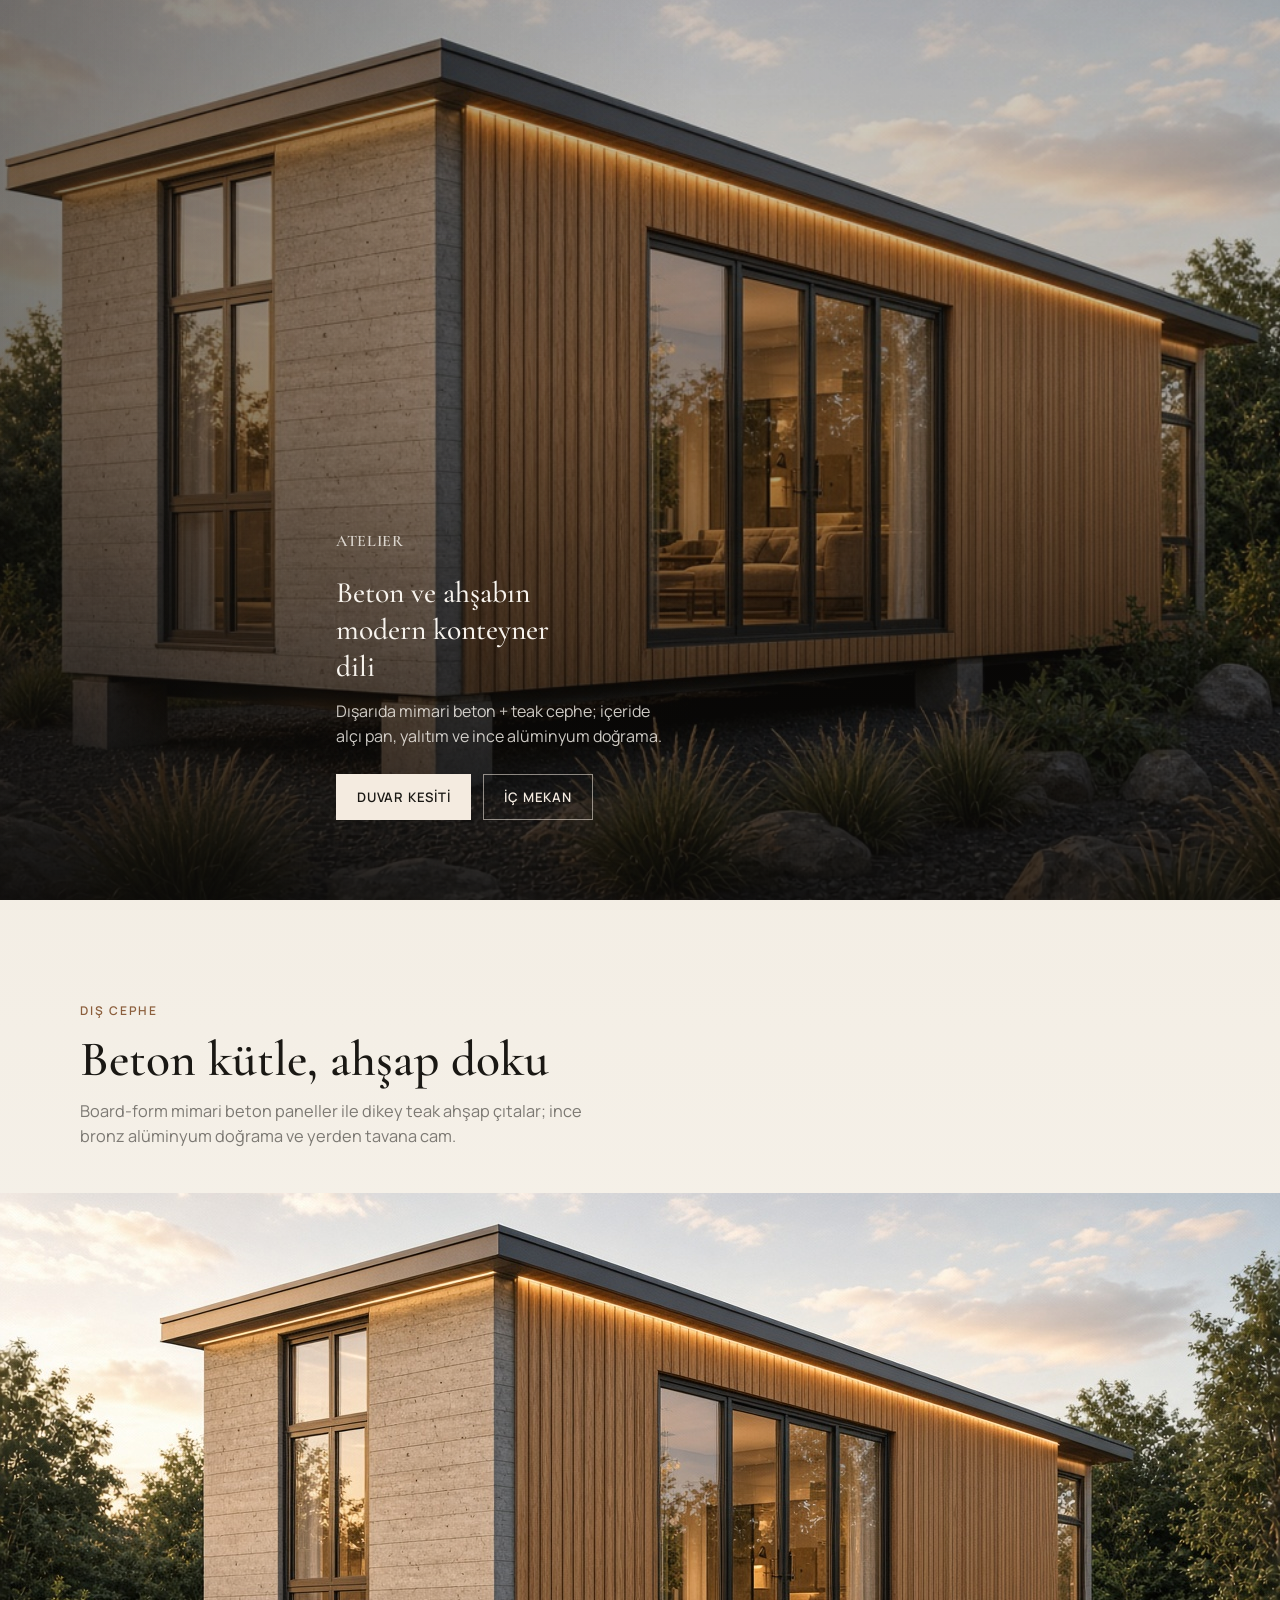
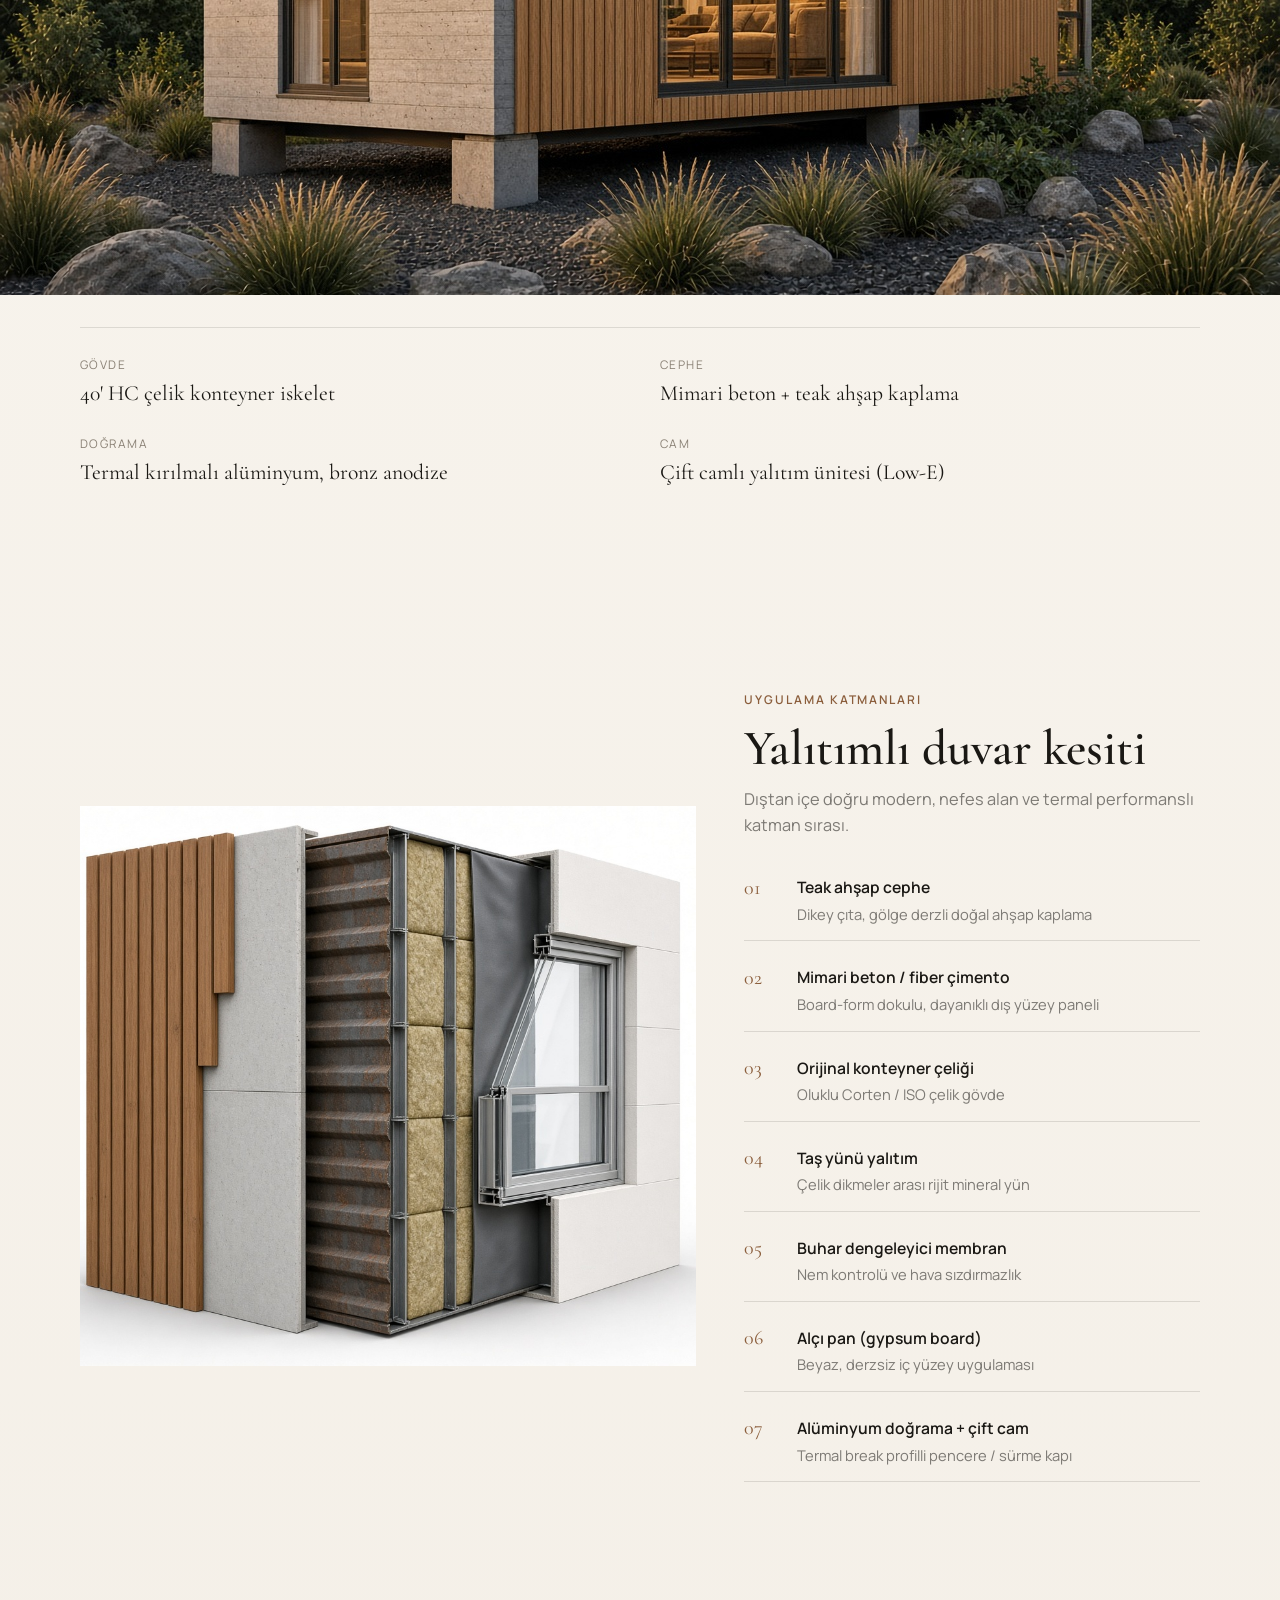
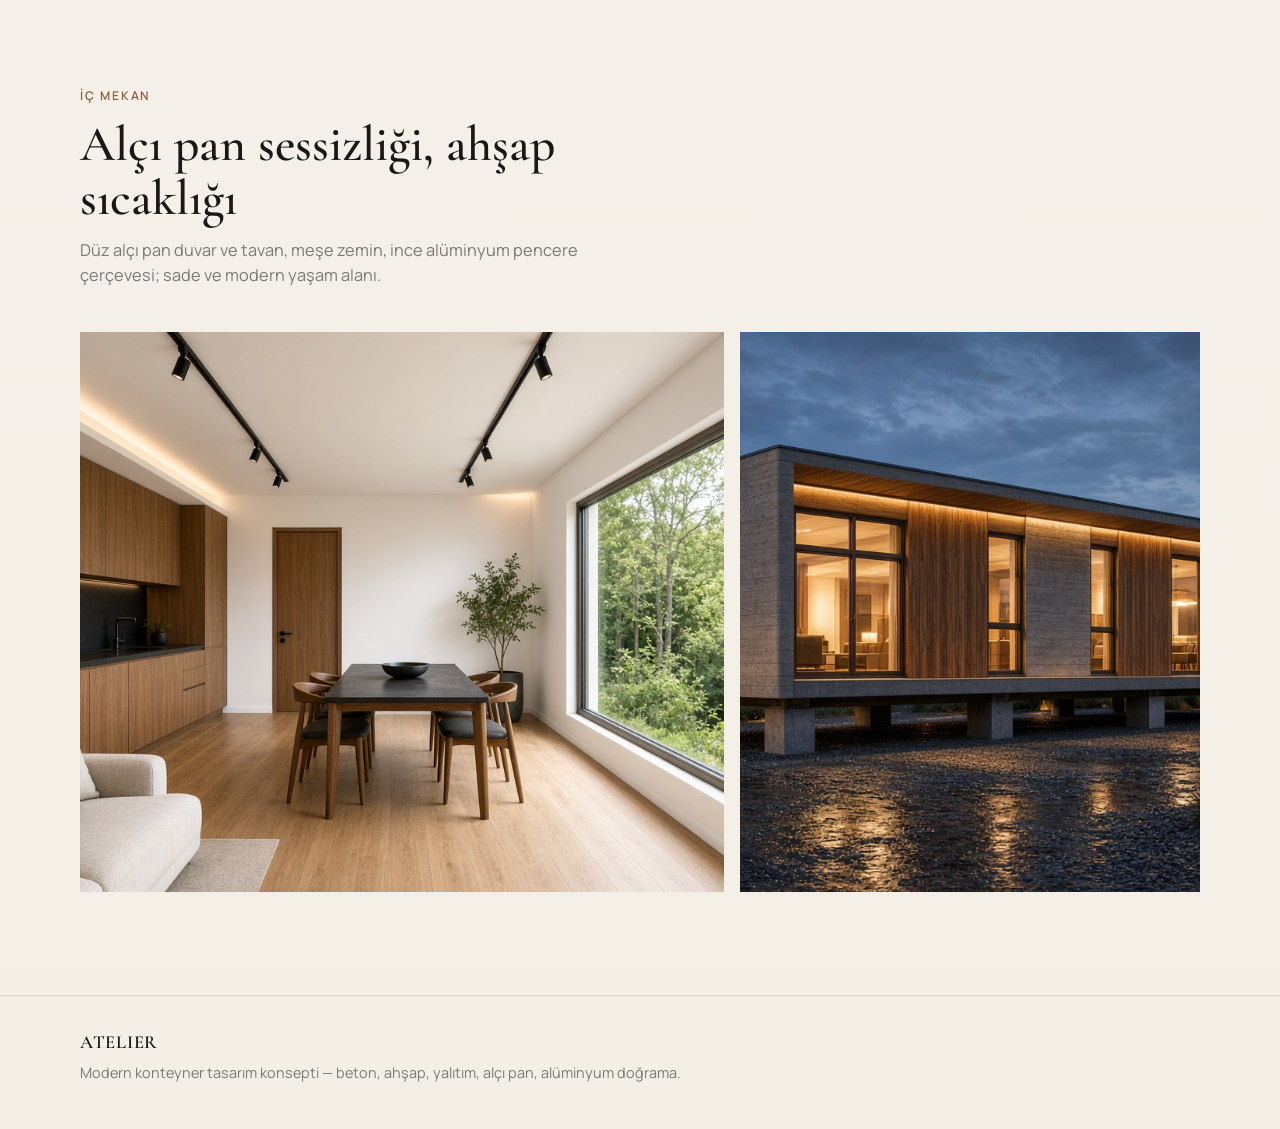
==== container-design/index.html @ 14ce7da0 "Add modern concrete-and-wood container design showcase. Includes photorealistic exterior, night, int" ====
<!DOCTYPE html>
<html lang="tr">
<head>
  <meta charset="UTF-8" />
  <meta name="viewport" content="width=device-width, initial-scale=1" />
  <title>ATELIER — Modern Beton & Ahşap Konteyner</title>
  <link rel="preconnect" href="https://fonts.googleapis.com" />
  <link rel="preconnect" href="https://fonts.gstatic.com" crossorigin />
  <link href="https://fonts.googleapis.com/css2?family=Cormorant+Garamond:ital,wght@0,500;0,600;1,500&family=Manrope:wght@400;500;600&display=swap" rel="stylesheet" />
  <style>
    :root {
      --ink: #1a1814;
      --stone: #8a8175;
      --paper: #f7f3ec;
      --sand: #e8dfd2;
      --teak: #8b5e3c;
      --concrete: #6e6a63;
      --glass: #c9d4d8;
      --line: rgba(26, 24, 20, 0.12);
      --soft: rgba(26, 24, 20, 0.55);
    }

    * { box-sizing: border-box; margin: 0; padding: 0; }

    html { scroll-behavior: smooth; }

    body {
      font-family: "Manrope", sans-serif;
      color: var(--ink);
      background:
        radial-gradient(1200px 700px at 12% -10%, rgba(139, 94, 60, 0.14), transparent 55%),
        radial-gradient(900px 600px at 100% 8%, rgba(110, 106, 99, 0.18), transparent 50%),
        linear-gradient(180deg, #efe8dc 0%, var(--paper) 38%, #f3eee6 100%);
      line-height: 1.55;
    }

    img {
      display: block;
      width: 100%;
      height: auto;
    }

    a { color: inherit; text-decoration: none; }

    .wrap {
      width: min(1120px, calc(100% - 2.5rem));
      margin-inline: auto;
    }

    /* —— HERO —— */
    .hero {
      position: relative;
      min-height: 100svh;
      display: grid;
      align-items: end;
      overflow: hidden;
      color: #f8f4ee;
    }

    .hero__media {
      position: absolute;
      inset: 0;
      z-index: 0;
    }

    .hero__media img {
      width: 100%;
      height: 100%;
      object-fit: cover;
      object-position: 55% 50%;
      transform: scale(1.03);
      animation: drift 18s ease-in-out infinite alternate;
    }

    .hero__shade {
      position: absolute;
      inset: 0;
      background:
        linear-gradient(180deg, rgba(14, 12, 10, 0.18) 0%, rgba(14, 12, 10, 0.22) 42%, rgba(14, 12, 10, 0.78) 100%),
        linear-gradient(90deg, rgba(14, 12, 10, 0.45) 0%, transparent 55%);
      z-index: 1;
    }

    .hero__content {
      position: relative;
      z-index: 2;
      padding: clamp(2rem, 6vw, 4.5rem) 0 clamp(2.5rem, 7vw, 5rem);
      max-width: 38rem;
      animation: rise 1.1s cubic-bezier(.2,.8,.2,1) both;
    }

    .brand {
      font-family: "Cormorant Garamond", serif;
      font-size: clamp(3.4rem, 9vw, 6.4rem);
      font-weight: 600;
      letter-spacing: 0.04em;
      line-height: 0.92;
      margin-bottom: 1.1rem;
    }

    .hero h1 {
      font-family: "Cormorant Garamond", serif;
      font-weight: 500;
      font-size: clamp(1.35rem, 2.8vw, 1.85rem);
      line-height: 1.25;
      max-width: 18ch;
      margin-bottom: 0.85rem;
    }

    .hero p {
      color: rgba(248, 244, 238, 0.82);
      font-size: 1rem;
      max-width: 34ch;
      margin-bottom: 1.6rem;
    }

    .cta-row {
      display: flex;
      flex-wrap: wrap;
      gap: 0.75rem;
    }

    .btn {
      display: inline-flex;
      align-items: center;
      justify-content: center;
      min-height: 2.85rem;
      padding: 0 1.25rem;
      border: 1px solid transparent;
      font-size: 0.82rem;
      font-weight: 600;
      letter-spacing: 0.06em;
      text-transform: uppercase;
      transition: transform 0.25s ease, background 0.25s ease, color 0.25s ease, border-color 0.25s ease;
    }

    .btn:hover { transform: translateY(-1px); }

    .btn--solid {
      background: #f4ebe0;
      color: var(--ink);
    }

    .btn--ghost {
      border-color: rgba(244, 235, 224, 0.55);
      color: #f4ebe0;
      background: transparent;
    }

    .btn--ghost:hover {
      background: rgba(244, 235, 224, 0.1);
    }

    /* —— SECTIONS —— */
    section {
      padding: clamp(3.5rem, 8vw, 6.5rem) 0;
    }

    .section-head {
      max-width: 34rem;
      margin-bottom: clamp(1.75rem, 4vw, 2.75rem);
      animation: rise 0.9s cubic-bezier(.2,.8,.2,1) both;
    }

    .eyebrow {
      font-size: 0.75rem;
      font-weight: 600;
      letter-spacing: 0.16em;
      text-transform: uppercase;
      color: var(--teak);
      margin-bottom: 0.7rem;
    }

    h2 {
      font-family: "Cormorant Garamond", serif;
      font-size: clamp(2rem, 4.5vw, 3.1rem);
      font-weight: 550;
      line-height: 1.1;
      margin-bottom: 0.75rem;
    }

    .lede {
      color: var(--soft);
      font-size: 1.02rem;
    }

    .full-bleed {
      width: 100%;
      overflow: hidden;
    }

    .full-bleed img {
      width: 100%;
      max-height: 78vh;
      object-fit: cover;
      animation: softZoom 16s ease-in-out infinite alternate;
    }

    .spec-grid {
      display: grid;
      gap: 1.75rem 2.5rem;
      grid-template-columns: repeat(2, minmax(0, 1fr));
      border-top: 1px solid var(--line);
      padding-top: 1.75rem;
    }

    .spec dt {
      font-size: 0.74rem;
      letter-spacing: 0.12em;
      text-transform: uppercase;
      color: var(--stone);
      margin-bottom: 0.35rem;
    }

    .spec dd {
      font-family: "Cormorant Garamond", serif;
      font-size: 1.35rem;
      line-height: 1.25;
    }

    .layers {
      display: grid;
      gap: 0.65rem;
      margin-top: 1.5rem;
    }

    .layer {
      display: grid;
      grid-template-columns: 2.4rem 1fr;
      gap: 0.9rem;
      align-items: start;
      padding: 0.85rem 0;
      border-bottom: 1px solid var(--line);
      opacity: 0;
      transform: translateY(10px);
      animation: rise 0.7s cubic-bezier(.2,.8,.2,1) forwards;
    }

    .layer:nth-child(1) { animation-delay: 0.05s; }
    .layer:nth-child(2) { animation-delay: 0.12s; }
    .layer:nth-child(3) { animation-delay: 0.19s; }
    .layer:nth-child(4) { animation-delay: 0.26s; }
    .layer:nth-child(5) { animation-delay: 0.33s; }
    .layer:nth-child(6) { animation-delay: 0.4s; }
    .layer:nth-child(7) { animation-delay: 0.47s; }

    .layer__n {
      font-family: "Cormorant Garamond", serif;
      font-size: 1.25rem;
      color: var(--teak);
      line-height: 1;
      padding-top: 0.15rem;
    }

    .layer strong {
      display: block;
      font-size: 0.98rem;
      font-weight: 600;
      margin-bottom: 0.15rem;
    }

    .layer span {
      color: var(--soft);
      font-size: 0.92rem;
    }

    .split {
      display: grid;
      gap: clamp(1.5rem, 4vw, 3rem);
      grid-template-columns: 1.15fr 0.85fr;
      align-items: center;
    }

    .media-frame {
      overflow: hidden;
      background: var(--sand);
    }

    .media-frame img {
      width: 100%;
      height: min(70vh, 560px);
      object-fit: cover;
      transition: transform 0.8s ease;
    }

    .media-frame:hover img { transform: scale(1.03); }

    .gallery {
      display: grid;
      gap: 1rem;
      grid-template-columns: 1.4fr 1fr;
    }

    .gallery .media-frame:last-child img {
      height: 100%;
      min-height: 280px;
    }

    footer {
      border-top: 1px solid var(--line);
      padding: 2rem 0 2.75rem;
      color: var(--soft);
      font-size: 0.9rem;
    }

    footer strong {
      color: var(--ink);
      font-family: "Cormorant Garamond", serif;
      font-size: 1.15rem;
      font-weight: 600;
      letter-spacing: 0.04em;
    }

    @keyframes rise {
      from { opacity: 0; transform: translateY(18px); }
      to { opacity: 1; transform: translateY(0); }
    }

    @keyframes drift {
      from { transform: scale(1.03) translate3d(0, 0, 0); }
      to { transform: scale(1.07) translate3d(-1.2%, -0.6%, 0); }
    }

    @keyframes softZoom {
      from { transform: scale(1); }
      to { transform: scale(1.04); }
    }

    @media (max-width: 860px) {
      .split,
      .gallery,
      .spec-grid {
        grid-template-columns: 1fr;
      }

      .gallery .media-frame:last-child img {
        height: min(55vh, 420px);
        min-height: 0;
      }
    }

    @media (prefers-reduced-motion: reduce) {
      *, *::before, *::after {
        animation: none !important;
        transition: none !important;
      }
    }
  </style>
</head>
<body>
  <header class="hero">
    <div class="hero__media" aria-hidden="true">
      <img src="./assets/container-exterior-3d.jpg" alt="" />
    </div>
    <div class="hero__shade" aria-hidden="true"></div>
    <div class="wrap hero__content">
      <p class="brand">ATELIER</p>
      <h1>Beton ve ahşabın modern konteyner dili</h1>
      <p>Dışarıda mimari beton + teak cephe; içeride alçı pan, yalıtım ve ince alüminyum doğrama.</p>
      <div class="cta-row">
        <a class="btn btn--solid" href="#kesit">Duvar kesiti</a>
        <a class="btn btn--ghost" href="#icmekan">İç mekan</a>
      </div>
    </div>
  </header>

  <section id="dis">
    <div class="wrap">
      <div class="section-head">
        <p class="eyebrow">Dış cephe</p>
        <h2>Beton kütle, ahşap doku</h2>
        <p class="lede">Board-form mimari beton paneller ile dikey teak ahşap çıtalar; ince bronz alüminyum doğrama ve yerden tavana cam.</p>
      </div>
    </div>
    <div class="full-bleed">
      <img src="./assets/container-exterior-3d.jpg" alt="Modern beton ve ahşap kaplamalı konteyner dış görünüm" />
    </div>
    <div class="wrap" style="margin-top: 2rem;">
      <dl class="spec-grid spec">
        <div>
          <dt>Gövde</dt>
          <dd>40' HC çelik konteyner iskelet</dd>
        </div>
        <div>
          <dt>Cephe</dt>
          <dd>Mimari beton + teak ahşap kaplama</dd>
        </div>
        <div>
          <dt>Doğrama</dt>
          <dd>Termal kırılmalı alüminyum, bronz anodize</dd>
        </div>
        <div>
          <dt>Cam</dt>
          <dd>Çift camlı yalıtım ünitesi (Low-E)</dd>
        </div>
      </dl>
    </div>
  </section>

  <section id="kesit">
    <div class="wrap split">
      <div class="media-frame">
        <img src="./assets/container-wall-section.jpg" alt="Konteyner duvar kesiti: ahşap, beton, çelik, yalıtım, alçı pan" />
      </div>
      <div>
        <div class="section-head" style="margin-bottom: 0;">
          <p class="eyebrow">Uygulama katmanları</p>
          <h2>Yalıtımlı duvar kesiti</h2>
          <p class="lede">Dıştan içe doğru modern, nefes alan ve termal performanslı katman sırası.</p>
        </div>
        <div class="layers">
          <div class="layer">
            <div class="layer__n">01</div>
            <div>
              <strong>Teak ahşap cephe</strong>
              <span>Dikey çıta, gölge derzli doğal ahşap kaplama</span>
            </div>
          </div>
          <div class="layer">
            <div class="layer__n">02</div>
            <div>
              <strong>Mimari beton / fiber çimento</strong>
              <span>Board-form dokulu, dayanıklı dış yüzey paneli</span>
            </div>
          </div>
          <div class="layer">
            <div class="layer__n">03</div>
            <div>
              <strong>Orijinal konteyner çeliği</strong>
              <span>Oluklu Corten / ISO çelik gövde</span>
            </div>
          </div>
          <div class="layer">
            <div class="layer__n">04</div>
            <div>
              <strong>Taş yünü yalıtım</strong>
              <span>Çelik dikmeler arası rijit mineral yün</span>
            </div>
          </div>
          <div class="layer">
            <div class="layer__n">05</div>
            <div>
              <strong>Buhar dengeleyici membran</strong>
              <span>Nem kontrolü ve hava sızdırmazlık</span>
            </div>
          </div>
          <div class="layer">
            <div class="layer__n">06</div>
            <div>
              <strong>Alçı pan (gypsum board)</strong>
              <span>Beyaz, derzsiz iç yüzey uygulaması</span>
            </div>
          </div>
          <div class="layer">
            <div class="layer__n">07</div>
            <div>
              <strong>Alüminyum doğrama + çift cam</strong>
              <span>Termal break profilli pencere / sürme kapı</span>
            </div>
          </div>
        </div>
      </div>
    </div>
  </section>

  <section id="icmekan">
    <div class="wrap">
      <div class="section-head">
        <p class="eyebrow">İç mekan</p>
        <h2>Alçı pan sessizliği, ahşap sıcaklığı</h2>
        <p class="lede">Düz alçı pan duvar ve tavan, meşe zemin, ince alüminyum pencere çerçevesi; sade ve modern yaşam alanı.</p>
      </div>
      <div class="gallery">
        <div class="media-frame">
          <img src="./assets/container-interior-3d.jpg" alt="Alçı pan duvarlı modern konteyner iç mekan" />
        </div>
        <div class="media-frame">
          <img src="./assets/container-night-exterior.jpg" alt="Akşam ışığında beton ve ahşap konteyner" />
        </div>
      </div>
    </div>
  </section>

  <footer>
    <div class="wrap">
      <strong>ATELIER</strong>
      <p style="margin-top: 0.4rem;">Modern konteyner tasarım konsepti — beton, ahşap, yalıtım, alçı pan, alüminyum doğrama.</p>
    </div>
  </footer>
</body>
</html>
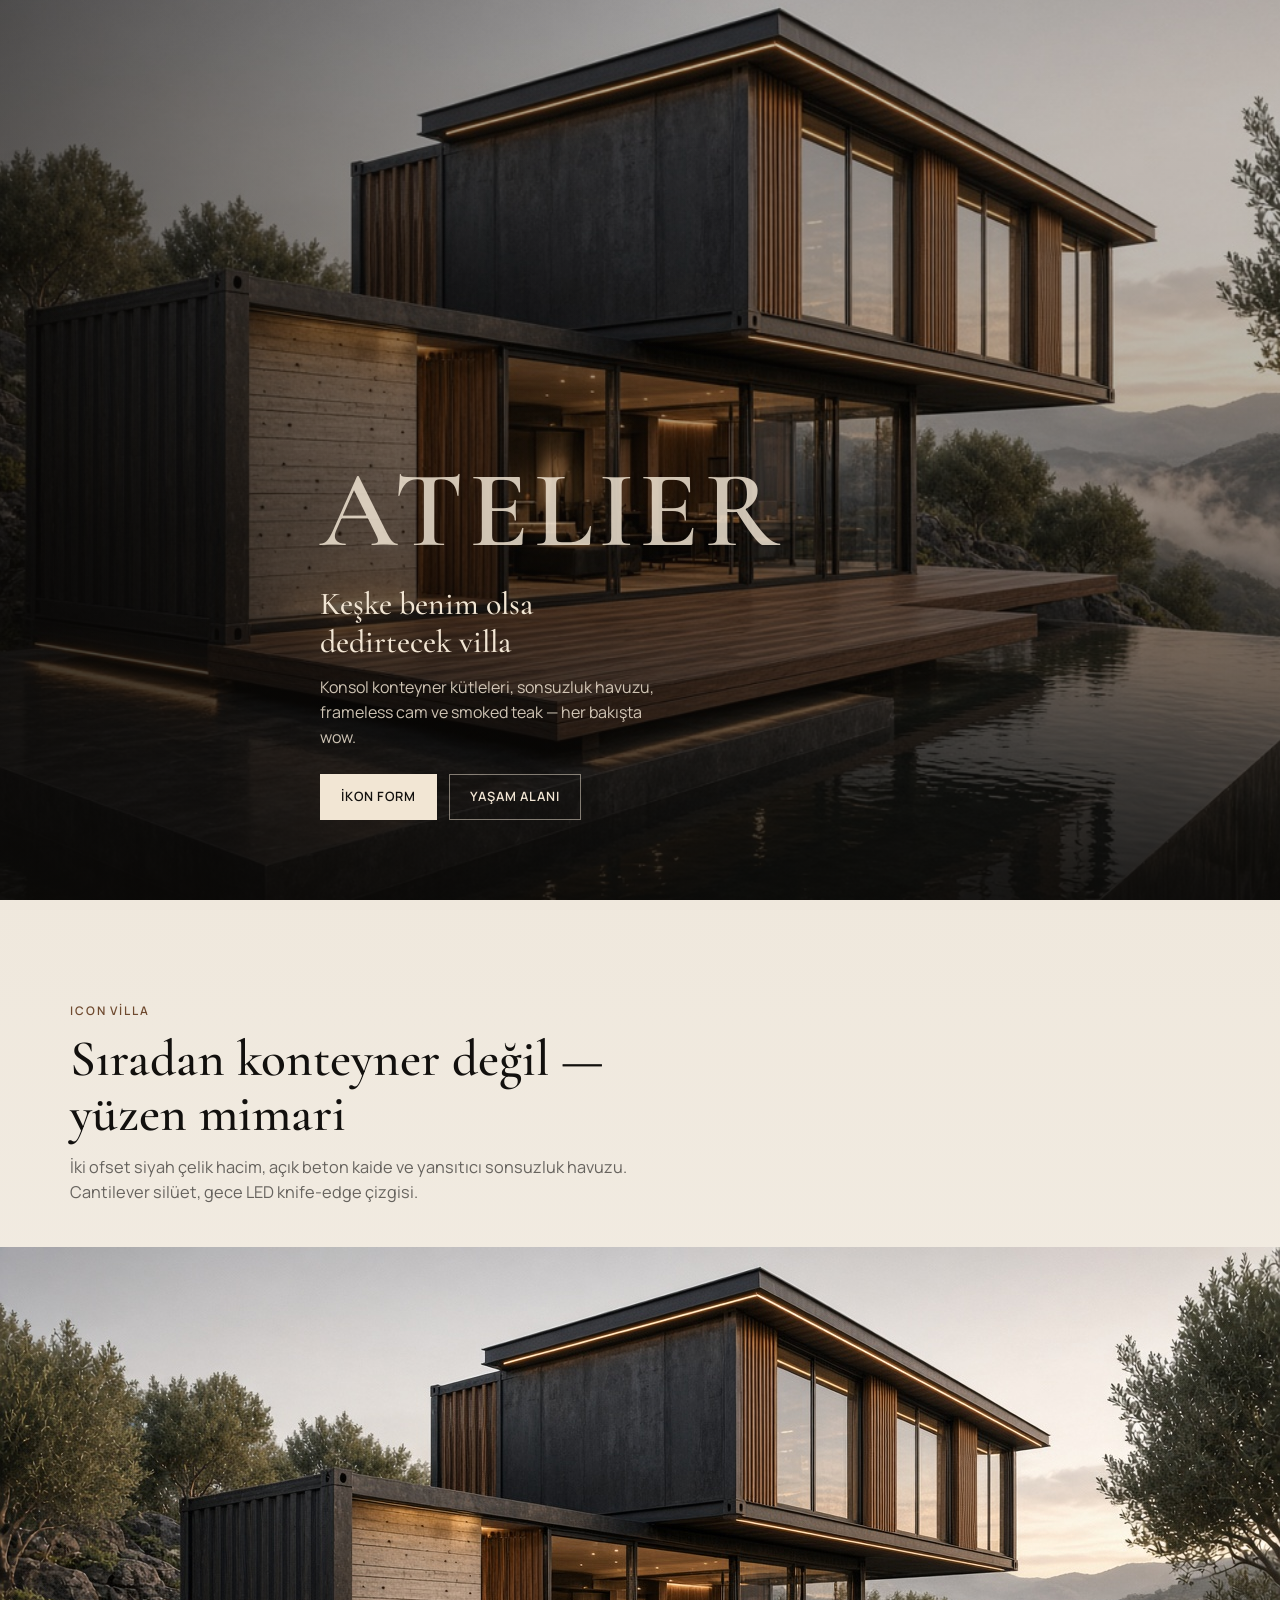
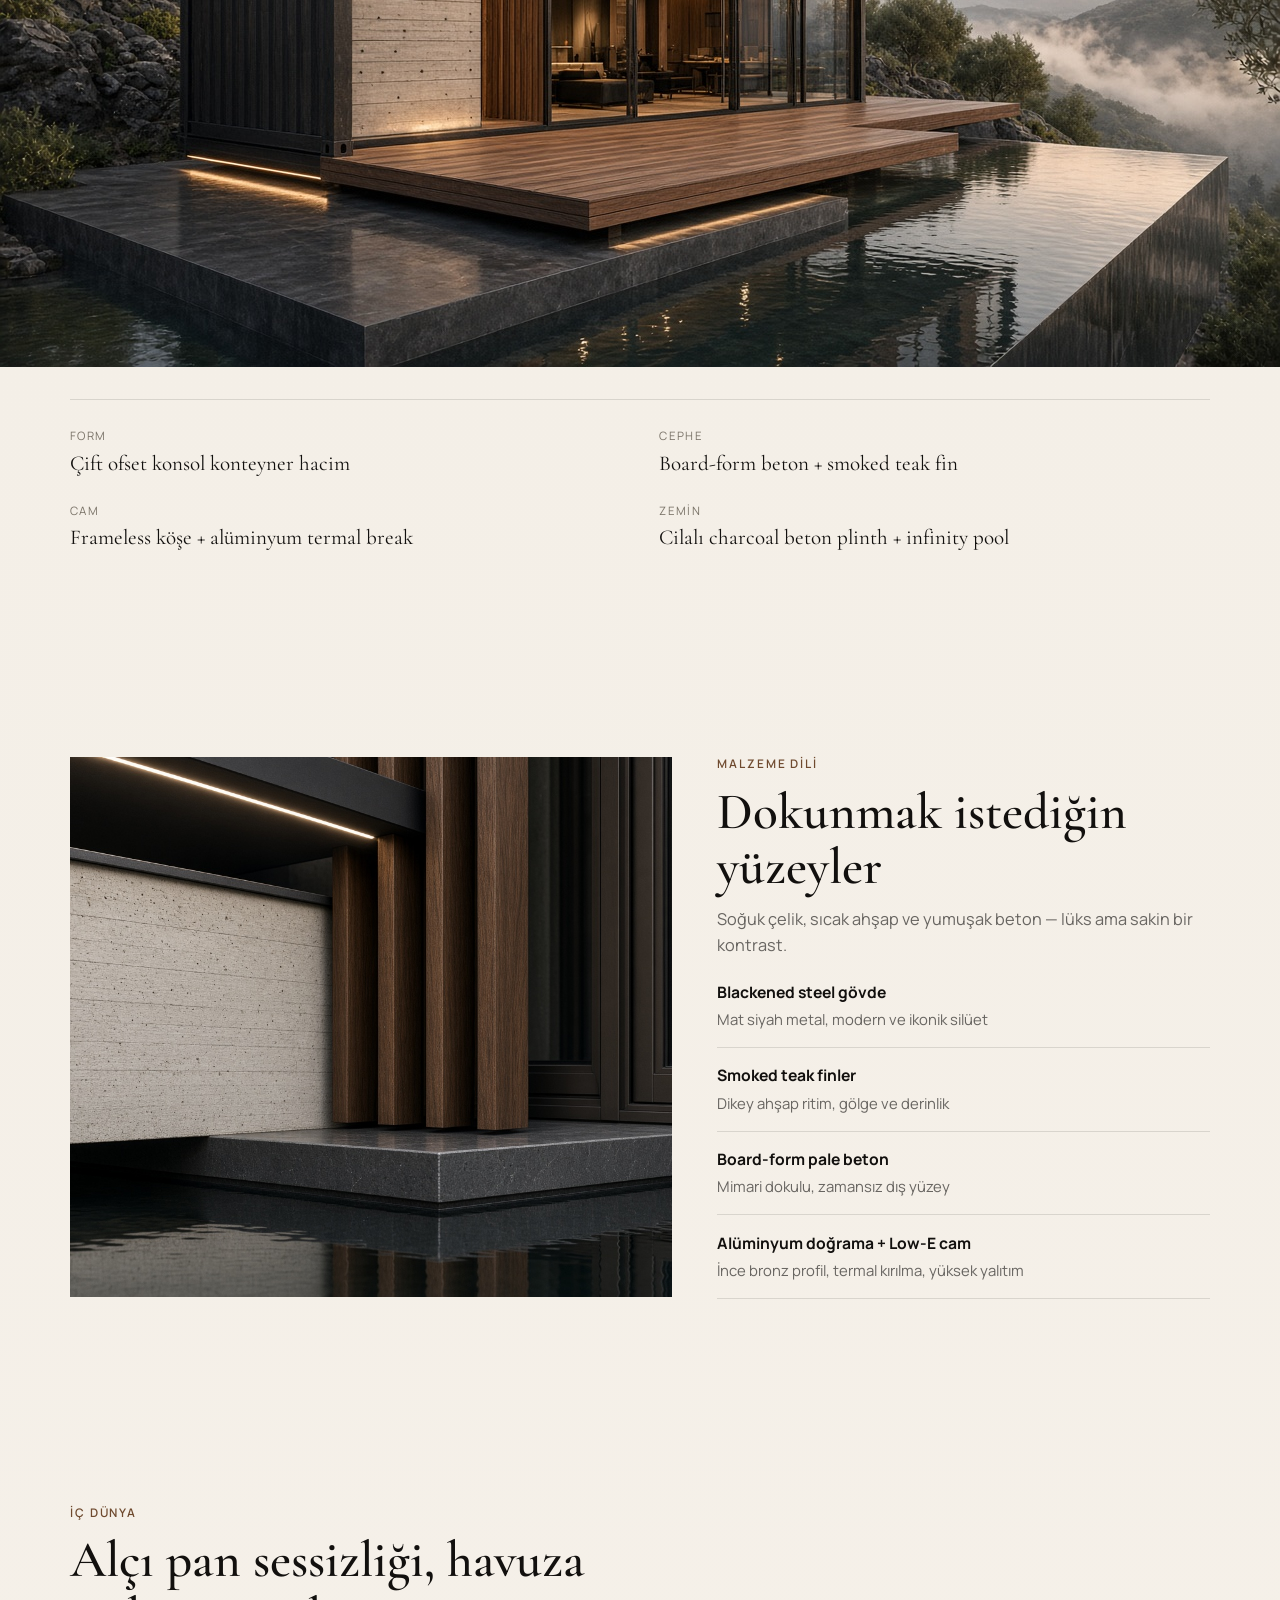
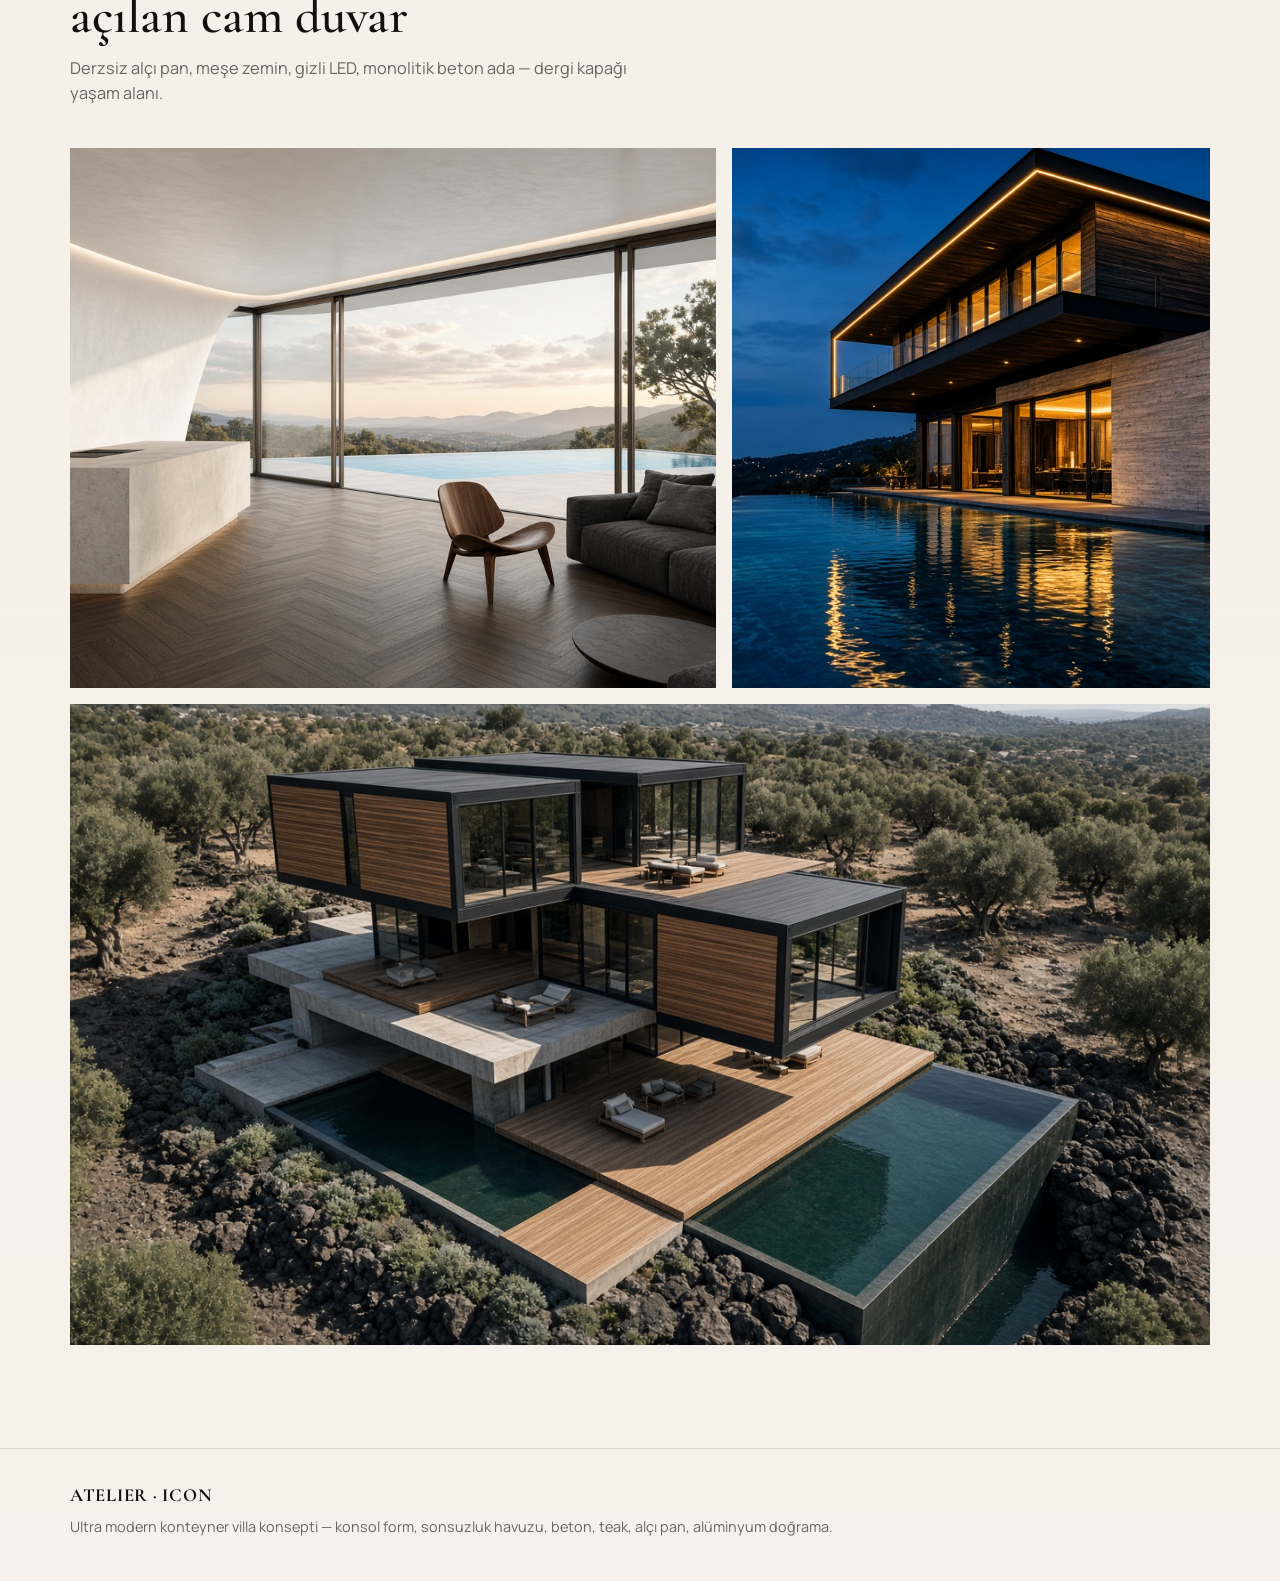
==== commit 8fa733cf: "Elevate ATELIER to ICON villa wow concept. Replace the showcase hero and galleries with cantilevered" ====
--- a/container-design/index.html
+++ b/container-design/index.html
@@ -3,115 +3,106 @@
 <head>
   <meta charset="UTF-8" />
   <meta name="viewport" content="width=device-width, initial-scale=1" />
-  <title>ATELIER — Modern Beton & Ahşap Konteyner</title>
+  <title>ATELIER — ICON Villa</title>
   <link rel="preconnect" href="https://fonts.googleapis.com" />
   <link rel="preconnect" href="https://fonts.gstatic.com" crossorigin />
   <link href="https://fonts.googleapis.com/css2?family=Cormorant+Garamond:ital,wght@0,500;0,600;1,500&family=Manrope:wght@400;500;600&display=swap" rel="stylesheet" />
   <style>
     :root {
-      --ink: #1a1814;
-      --stone: #8a8175;
-      --paper: #f7f3ec;
-      --sand: #e8dfd2;
-      --teak: #8b5e3c;
-      --concrete: #6e6a63;
-      --glass: #c9d4d8;
-      --line: rgba(26, 24, 20, 0.12);
-      --soft: rgba(26, 24, 20, 0.55);
+      --ink: #12100e;
+      --soft: rgba(18, 16, 14, 0.62);
+      --stone: #7a7368;
+      --paper: #f4efe7;
+      --sand: #e4d9c8;
+      --teak: #6f4a2f;
+      --steel: #1d1b19;
+      --line: rgba(18, 16, 14, 0.12);
+      --glow: #f2e6d4;
     }
 
     * { box-sizing: border-box; margin: 0; padding: 0; }
-
     html { scroll-behavior: smooth; }
 
     body {
       font-family: "Manrope", sans-serif;
       color: var(--ink);
       background:
-        radial-gradient(1200px 700px at 12% -10%, rgba(139, 94, 60, 0.14), transparent 55%),
-        radial-gradient(900px 600px at 100% 8%, rgba(110, 106, 99, 0.18), transparent 50%),
-        linear-gradient(180deg, #efe8dc 0%, var(--paper) 38%, #f3eee6 100%);
+        radial-gradient(1000px 640px at 8% -8%, rgba(111, 74, 47, 0.16), transparent 55%),
+        radial-gradient(900px 520px at 100% 0%, rgba(29, 27, 25, 0.12), transparent 48%),
+        linear-gradient(180deg, #ebe2d4 0%, var(--paper) 40%, #f6f1ea 100%);
       line-height: 1.55;
     }
 
-    img {
-      display: block;
-      width: 100%;
-      height: auto;
-    }
-
+    img { display: block; width: 100%; height: auto; }
     a { color: inherit; text-decoration: none; }
 
     .wrap {
-      width: min(1120px, calc(100% - 2.5rem));
+      width: min(1140px, calc(100% - 2.4rem));
       margin-inline: auto;
     }
 
-    /* —— HERO —— */
     .hero {
       position: relative;
       min-height: 100svh;
       display: grid;
       align-items: end;
       overflow: hidden;
-      color: #f8f4ee;
-    }
-
-    .hero__media {
+      color: var(--glow);
+    }
+
+    .hero__media,
+    .hero__shade {
       position: absolute;
       inset: 0;
-      z-index: 0;
-    }
-
+    }
+
+    .hero__media { z-index: 0; }
     .hero__media img {
       width: 100%;
       height: 100%;
       object-fit: cover;
-      object-position: 55% 50%;
-      transform: scale(1.03);
-      animation: drift 18s ease-in-out infinite alternate;
+      object-position: 55% 45%;
+      transform: scale(1.04);
+      animation: drift 20s ease-in-out infinite alternate;
     }
 
     .hero__shade {
-      position: absolute;
-      inset: 0;
+      z-index: 1;
       background:
-        linear-gradient(180deg, rgba(14, 12, 10, 0.18) 0%, rgba(14, 12, 10, 0.22) 42%, rgba(14, 12, 10, 0.78) 100%),
-        linear-gradient(90deg, rgba(14, 12, 10, 0.45) 0%, transparent 55%);
-      z-index: 1;
+        linear-gradient(180deg, rgba(10, 8, 6, 0.2) 0%, rgba(10, 8, 6, 0.28) 45%, rgba(10, 8, 6, 0.82) 100%),
+        linear-gradient(90deg, rgba(10, 8, 6, 0.5) 0%, transparent 58%);
     }
 
     .hero__content {
       position: relative;
       z-index: 2;
-      padding: clamp(2rem, 6vw, 4.5rem) 0 clamp(2.5rem, 7vw, 5rem);
-      max-width: 38rem;
-      animation: rise 1.1s cubic-bezier(.2,.8,.2,1) both;
+      padding: clamp(2rem, 6vw, 4.5rem) 0 clamp(2.6rem, 7vw, 5rem);
+      max-width: 40rem;
+      animation: rise 1.05s cubic-bezier(.2,.8,.2,1) both;
     }
 
     .brand {
       font-family: "Cormorant Garamond", serif;
-      font-size: clamp(3.4rem, 9vw, 6.4rem);
+      font-size: clamp(3.5rem, 9.5vw, 6.8rem);
       font-weight: 600;
-      letter-spacing: 0.04em;
-      line-height: 0.92;
-      margin-bottom: 1.1rem;
+      letter-spacing: 0.045em;
+      line-height: 0.9;
+      margin-bottom: 0.85rem;
     }
 
     .hero h1 {
       font-family: "Cormorant Garamond", serif;
       font-weight: 500;
-      font-size: clamp(1.35rem, 2.8vw, 1.85rem);
-      line-height: 1.25;
-      max-width: 18ch;
+      font-size: clamp(1.4rem, 3vw, 2rem);
+      line-height: 1.2;
+      max-width: 16ch;
       margin-bottom: 0.85rem;
     }
 
     .hero p {
-      color: rgba(248, 244, 238, 0.82);
-      font-size: 1rem;
-      max-width: 34ch;
-      margin-bottom: 1.6rem;
+      color: rgba(242, 230, 212, 0.84);
+      max-width: 36ch;
+      margin-bottom: 1.55rem;
     }
 
     .cta-row {
@@ -127,43 +118,30 @@
       min-height: 2.85rem;
       padding: 0 1.25rem;
       border: 1px solid transparent;
-      font-size: 0.82rem;
+      font-size: 0.8rem;
       font-weight: 600;
-      letter-spacing: 0.06em;
+      letter-spacing: 0.07em;
       text-transform: uppercase;
-      transition: transform 0.25s ease, background 0.25s ease, color 0.25s ease, border-color 0.25s ease;
+      transition: transform 0.25s ease, background 0.25s ease, border-color 0.25s ease;
     }
 
     .btn:hover { transform: translateY(-1px); }
-
-    .btn--solid {
-      background: #f4ebe0;
-      color: var(--ink);
-    }
-
+    .btn--solid { background: var(--glow); color: var(--ink); }
     .btn--ghost {
-      border-color: rgba(244, 235, 224, 0.55);
-      color: #f4ebe0;
+      border-color: rgba(242, 230, 212, 0.5);
+      color: var(--glow);
       background: transparent;
     }
 
-    .btn--ghost:hover {
-      background: rgba(244, 235, 224, 0.1);
-    }
-
-    /* —— SECTIONS —— */
-    section {
-      padding: clamp(3.5rem, 8vw, 6.5rem) 0;
-    }
+    section { padding: clamp(3.4rem, 8vw, 6.4rem) 0; }
 
     .section-head {
-      max-width: 34rem;
-      margin-bottom: clamp(1.75rem, 4vw, 2.75rem);
-      animation: rise 0.9s cubic-bezier(.2,.8,.2,1) both;
+      max-width: 36rem;
+      margin-bottom: clamp(1.6rem, 4vw, 2.6rem);
     }
 
     .eyebrow {
-      font-size: 0.75rem;
+      font-size: 0.74rem;
       font-weight: 600;
       letter-spacing: 0.16em;
       text-transform: uppercase;
@@ -173,101 +151,49 @@
 
     h2 {
       font-family: "Cormorant Garamond", serif;
-      font-size: clamp(2rem, 4.5vw, 3.1rem);
+      font-size: clamp(2rem, 4.6vw, 3.2rem);
       font-weight: 550;
-      line-height: 1.1;
+      line-height: 1.08;
       margin-bottom: 0.75rem;
     }
 
-    .lede {
-      color: var(--soft);
-      font-size: 1.02rem;
-    }
-
-    .full-bleed {
-      width: 100%;
-      overflow: hidden;
-    }
-
+    .lede { color: var(--soft); font-size: 1.02rem; }
+
+    .full-bleed { width: 100%; overflow: hidden; }
     .full-bleed img {
       width: 100%;
-      max-height: 78vh;
+      max-height: 82vh;
       object-fit: cover;
-      animation: softZoom 16s ease-in-out infinite alternate;
+      animation: softZoom 18s ease-in-out infinite alternate;
     }
 
     .spec-grid {
       display: grid;
-      gap: 1.75rem 2.5rem;
+      gap: 1.6rem 2.4rem;
       grid-template-columns: repeat(2, minmax(0, 1fr));
       border-top: 1px solid var(--line);
-      padding-top: 1.75rem;
+      padding-top: 1.7rem;
+      margin-top: 2rem;
     }
 
     .spec dt {
-      font-size: 0.74rem;
+      font-size: 0.72rem;
       letter-spacing: 0.12em;
       text-transform: uppercase;
       color: var(--stone);
-      margin-bottom: 0.35rem;
+      margin-bottom: 0.3rem;
     }
 
     .spec dd {
       font-family: "Cormorant Garamond", serif;
-      font-size: 1.35rem;
+      font-size: 1.32rem;
       line-height: 1.25;
-    }
-
-    .layers {
-      display: grid;
-      gap: 0.65rem;
-      margin-top: 1.5rem;
-    }
-
-    .layer {
-      display: grid;
-      grid-template-columns: 2.4rem 1fr;
-      gap: 0.9rem;
-      align-items: start;
-      padding: 0.85rem 0;
-      border-bottom: 1px solid var(--line);
-      opacity: 0;
-      transform: translateY(10px);
-      animation: rise 0.7s cubic-bezier(.2,.8,.2,1) forwards;
-    }
-
-    .layer:nth-child(1) { animation-delay: 0.05s; }
-    .layer:nth-child(2) { animation-delay: 0.12s; }
-    .layer:nth-child(3) { animation-delay: 0.19s; }
-    .layer:nth-child(4) { animation-delay: 0.26s; }
-    .layer:nth-child(5) { animation-delay: 0.33s; }
-    .layer:nth-child(6) { animation-delay: 0.4s; }
-    .layer:nth-child(7) { animation-delay: 0.47s; }
-
-    .layer__n {
-      font-family: "Cormorant Garamond", serif;
-      font-size: 1.25rem;
-      color: var(--teak);
-      line-height: 1;
-      padding-top: 0.15rem;
-    }
-
-    .layer strong {
-      display: block;
-      font-size: 0.98rem;
-      font-weight: 600;
-      margin-bottom: 0.15rem;
-    }
-
-    .layer span {
-      color: var(--soft);
-      font-size: 0.92rem;
     }
 
     .split {
       display: grid;
-      gap: clamp(1.5rem, 4vw, 3rem);
-      grid-template-columns: 1.15fr 0.85fr;
+      gap: clamp(1.4rem, 4vw, 2.8rem);
+      grid-template-columns: 1.1fr 0.9fr;
       align-items: center;
     }
 
@@ -278,27 +204,52 @@
 
     .media-frame img {
       width: 100%;
-      height: min(70vh, 560px);
+      height: min(68vh, 540px);
       object-fit: cover;
       transition: transform 0.8s ease;
     }
 
     .media-frame:hover img { transform: scale(1.03); }
+
+    .points {
+      display: grid;
+      gap: 0.95rem;
+      margin-top: 1.35rem;
+    }
+
+    .point {
+      padding-bottom: 0.95rem;
+      border-bottom: 1px solid var(--line);
+    }
+
+    .point strong {
+      display: block;
+      margin-bottom: 0.2rem;
+      font-size: 0.98rem;
+    }
+
+    .point span { color: var(--soft); font-size: 0.93rem; }
 
     .gallery {
       display: grid;
       gap: 1rem;
-      grid-template-columns: 1.4fr 1fr;
-    }
-
-    .gallery .media-frame:last-child img {
+      grid-template-columns: 1.35fr 1fr;
+    }
+
+    .gallery .media-frame:nth-child(2) img,
+    .gallery .media-frame:nth-child(3) img {
       height: 100%;
-      min-height: 280px;
+      min-height: 260px;
+    }
+
+    .gallery .wide { grid-column: 1 / -1; }
+    .gallery .wide img {
+      height: min(62vh, 520px);
     }
 
     footer {
       border-top: 1px solid var(--line);
-      padding: 2rem 0 2.75rem;
+      padding: 2rem 0 2.7rem;
       color: var(--soft);
       font-size: 0.9rem;
     }
@@ -307,7 +258,6 @@
       color: var(--ink);
       font-family: "Cormorant Garamond", serif;
       font-size: 1.15rem;
-      font-weight: 600;
       letter-spacing: 0.04em;
     }
 
@@ -317,24 +267,23 @@
     }
 
     @keyframes drift {
-      from { transform: scale(1.03) translate3d(0, 0, 0); }
-      to { transform: scale(1.07) translate3d(-1.2%, -0.6%, 0); }
+      from { transform: scale(1.04) translate3d(0, 0, 0); }
+      to { transform: scale(1.08) translate3d(-1.1%, -0.5%, 0); }
     }
 
     @keyframes softZoom {
       from { transform: scale(1); }
-      to { transform: scale(1.04); }
+      to { transform: scale(1.035); }
     }
 
     @media (max-width: 860px) {
       .split,
       .gallery,
-      .spec-grid {
-        grid-template-columns: 1fr;
-      }
-
-      .gallery .media-frame:last-child img {
-        height: min(55vh, 420px);
+      .spec-grid { grid-template-columns: 1fr; }
+
+      .gallery .media-frame:nth-child(2) img,
+      .gallery .media-frame:nth-child(3) img {
+        height: min(52vh, 400px);
         min-height: 0;
       }
     }
@@ -350,132 +299,102 @@
 <body>
   <header class="hero">
     <div class="hero__media" aria-hidden="true">
-      <img src="./assets/container-exterior-3d.jpg" alt="" />
+      <img src="./assets/wow-container-exterior.jpg" alt="" />
     </div>
     <div class="hero__shade" aria-hidden="true"></div>
     <div class="wrap hero__content">
       <p class="brand">ATELIER</p>
-      <h1>Beton ve ahşabın modern konteyner dili</h1>
-      <p>Dışarıda mimari beton + teak cephe; içeride alçı pan, yalıtım ve ince alüminyum doğrama.</p>
+      <h1>Keşke benim olsa dedirtecek villa</h1>
+      <p>Konsol konteyner kütleleri, sonsuzluk havuzu, frameless cam ve smoked teak — her bakışta wow.</p>
       <div class="cta-row">
-        <a class="btn btn--solid" href="#kesit">Duvar kesiti</a>
-        <a class="btn btn--ghost" href="#icmekan">İç mekan</a>
+        <a class="btn btn--solid" href="#ikon">İkon form</a>
+        <a class="btn btn--ghost" href="#yasam">Yaşam alanı</a>
       </div>
     </div>
   </header>
 
-  <section id="dis">
+  <section id="ikon">
     <div class="wrap">
       <div class="section-head">
-        <p class="eyebrow">Dış cephe</p>
-        <h2>Beton kütle, ahşap doku</h2>
-        <p class="lede">Board-form mimari beton paneller ile dikey teak ahşap çıtalar; ince bronz alüminyum doğrama ve yerden tavana cam.</p>
+        <p class="eyebrow">ICON Villa</p>
+        <h2>Sıradan konteyner değil — yüzen mimari</h2>
+        <p class="lede">İki ofset siyah çelik hacim, açık beton kaide ve yansıtıcı sonsuzluk havuzu. Cantilever silüet, gece LED knife-edge çizgisi.</p>
       </div>
     </div>
     <div class="full-bleed">
-      <img src="./assets/container-exterior-3d.jpg" alt="Modern beton ve ahşap kaplamalı konteyner dış görünüm" />
-    </div>
-    <div class="wrap" style="margin-top: 2rem;">
+      <img src="./assets/wow-container-exterior.jpg" alt="Ultra modern konsol konteyner villa ve sonsuzluk havuzu" />
+    </div>
+    <div class="wrap">
       <dl class="spec-grid spec">
         <div>
-          <dt>Gövde</dt>
-          <dd>40' HC çelik konteyner iskelet</dd>
+          <dt>Form</dt>
+          <dd>Çift ofset konsol konteyner hacim</dd>
         </div>
         <div>
           <dt>Cephe</dt>
-          <dd>Mimari beton + teak ahşap kaplama</dd>
-        </div>
-        <div>
-          <dt>Doğrama</dt>
-          <dd>Termal kırılmalı alüminyum, bronz anodize</dd>
+          <dd>Board-form beton + smoked teak fin</dd>
         </div>
         <div>
           <dt>Cam</dt>
-          <dd>Çift camlı yalıtım ünitesi (Low-E)</dd>
+          <dd>Frameless köşe + alüminyum termal break</dd>
+        </div>
+        <div>
+          <dt>Zemin</dt>
+          <dd>Cilalı charcoal beton plinth + infinity pool</dd>
         </div>
       </dl>
     </div>
   </section>
 
-  <section id="kesit">
+  <section id="malzeme">
     <div class="wrap split">
       <div class="media-frame">
-        <img src="./assets/container-wall-section.jpg" alt="Konteyner duvar kesiti: ahşap, beton, çelik, yalıtım, alçı pan" />
+        <img src="./assets/wow-container-detail.jpg" alt="Beton, teak ve alüminyum doğrama detayı" />
       </div>
       <div>
         <div class="section-head" style="margin-bottom: 0;">
-          <p class="eyebrow">Uygulama katmanları</p>
-          <h2>Yalıtımlı duvar kesiti</h2>
-          <p class="lede">Dıştan içe doğru modern, nefes alan ve termal performanslı katman sırası.</p>
-        </div>
-        <div class="layers">
-          <div class="layer">
-            <div class="layer__n">01</div>
-            <div>
-              <strong>Teak ahşap cephe</strong>
-              <span>Dikey çıta, gölge derzli doğal ahşap kaplama</span>
-            </div>
+          <p class="eyebrow">Malzeme dili</p>
+          <h2>Dokunmak istediğin yüzeyler</h2>
+          <p class="lede">Soğuk çelik, sıcak ahşap ve yumuşak beton — lüks ama sakin bir kontrast.</p>
+        </div>
+        <div class="points">
+          <div class="point">
+            <strong>Blackened steel gövde</strong>
+            <span>Mat siyah metal, modern ve ikonik silüet</span>
           </div>
-          <div class="layer">
-            <div class="layer__n">02</div>
-            <div>
-              <strong>Mimari beton / fiber çimento</strong>
-              <span>Board-form dokulu, dayanıklı dış yüzey paneli</span>
-            </div>
+          <div class="point">
+            <strong>Smoked teak finler</strong>
+            <span>Dikey ahşap ritim, gölge ve derinlik</span>
           </div>
-          <div class="layer">
-            <div class="layer__n">03</div>
-            <div>
-              <strong>Orijinal konteyner çeliği</strong>
-              <span>Oluklu Corten / ISO çelik gövde</span>
-            </div>
+          <div class="point">
+            <strong>Board-form pale beton</strong>
+            <span>Mimari dokulu, zamansız dış yüzey</span>
           </div>
-          <div class="layer">
-            <div class="layer__n">04</div>
-            <div>
-              <strong>Taş yünü yalıtım</strong>
-              <span>Çelik dikmeler arası rijit mineral yün</span>
-            </div>
+          <div class="point">
+            <strong>Alüminyum doğrama + Low-E cam</strong>
+            <span>İnce bronz profil, termal kırılma, yüksek yalıtım</span>
           </div>
-          <div class="layer">
-            <div class="layer__n">05</div>
-            <div>
-              <strong>Buhar dengeleyici membran</strong>
-              <span>Nem kontrolü ve hava sızdırmazlık</span>
-            </div>
-          </div>
-          <div class="layer">
-            <div class="layer__n">06</div>
-            <div>
-              <strong>Alçı pan (gypsum board)</strong>
-              <span>Beyaz, derzsiz iç yüzey uygulaması</span>
-            </div>
-          </div>
-          <div class="layer">
-            <div class="layer__n">07</div>
-            <div>
-              <strong>Alüminyum doğrama + çift cam</strong>
-              <span>Termal break profilli pencere / sürme kapı</span>
-            </div>
-          </div>
         </div>
       </div>
     </div>
   </section>
 
-  <section id="icmekan">
+  <section id="yasam">
     <div class="wrap">
       <div class="section-head">
-        <p class="eyebrow">İç mekan</p>
-        <h2>Alçı pan sessizliği, ahşap sıcaklığı</h2>
-        <p class="lede">Düz alçı pan duvar ve tavan, meşe zemin, ince alüminyum pencere çerçevesi; sade ve modern yaşam alanı.</p>
+        <p class="eyebrow">İç dünya</p>
+        <h2>Alçı pan sessizliği, havuza açılan cam duvar</h2>
+        <p class="lede">Derzsiz alçı pan, meşe zemin, gizli LED, monolitik beton ada — dergi kapağı yaşam alanı.</p>
       </div>
       <div class="gallery">
         <div class="media-frame">
-          <img src="./assets/container-interior-3d.jpg" alt="Alçı pan duvarlı modern konteyner iç mekan" />
+          <img src="./assets/wow-container-interior.jpg" alt="Ultra modern konteyner villa iç mekan" />
         </div>
         <div class="media-frame">
-          <img src="./assets/container-night-exterior.jpg" alt="Akşam ışığında beton ve ahşap konteyner" />
+          <img src="./assets/wow-container-pool-night.jpg" alt="Gece infinity pool yansımalı villa" />
+        </div>
+        <div class="media-frame wide">
+          <img src="./assets/wow-container-aerial.jpg" alt="Havadan ICON villa görünümü" />
         </div>
       </div>
     </div>
@@ -483,8 +402,8 @@
 
   <footer>
     <div class="wrap">
-      <strong>ATELIER</strong>
-      <p style="margin-top: 0.4rem;">Modern konteyner tasarım konsepti — beton, ahşap, yalıtım, alçı pan, alüminyum doğrama.</p>
+      <strong>ATELIER · ICON</strong>
+      <p style="margin-top: 0.4rem;">Ultra modern konteyner villa konsepti — konsol form, sonsuzluk havuzu, beton, teak, alçı pan, alüminyum doğrama.</p>
     </div>
   </footer>
 </body>
